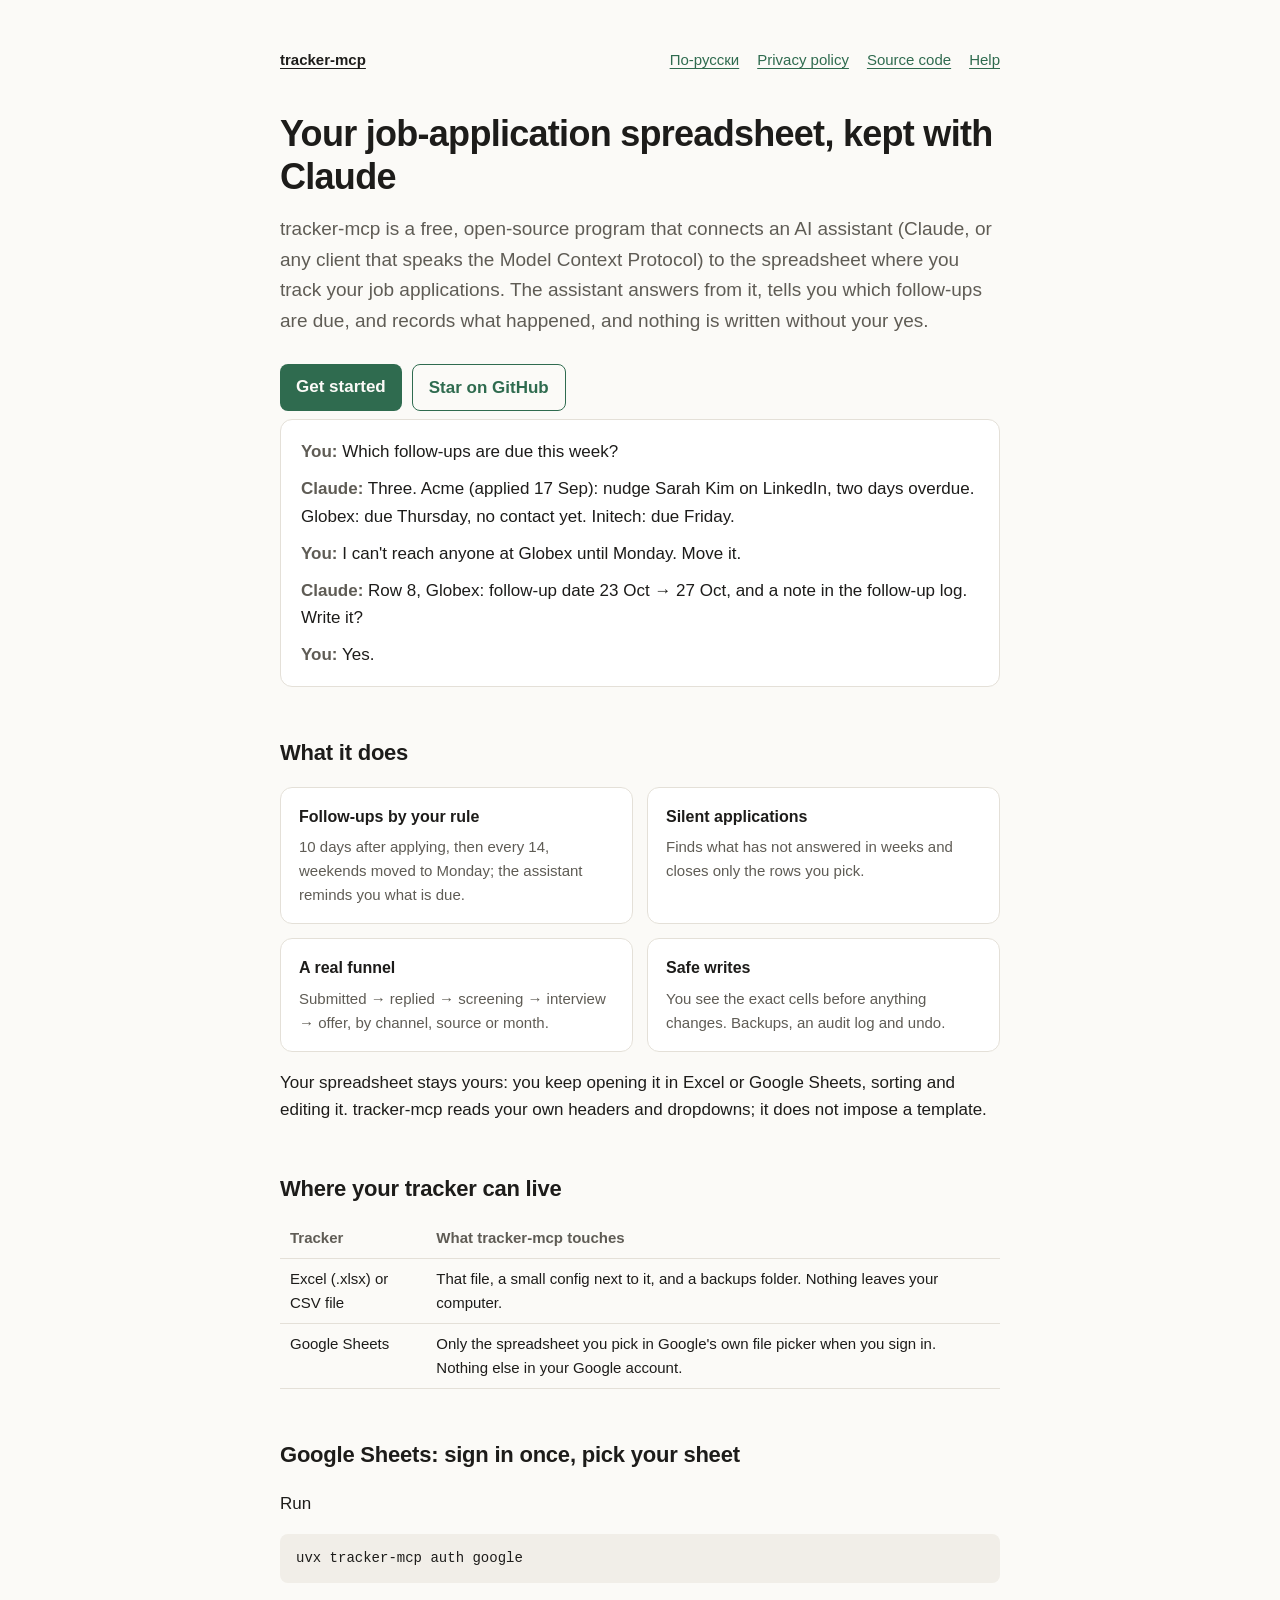
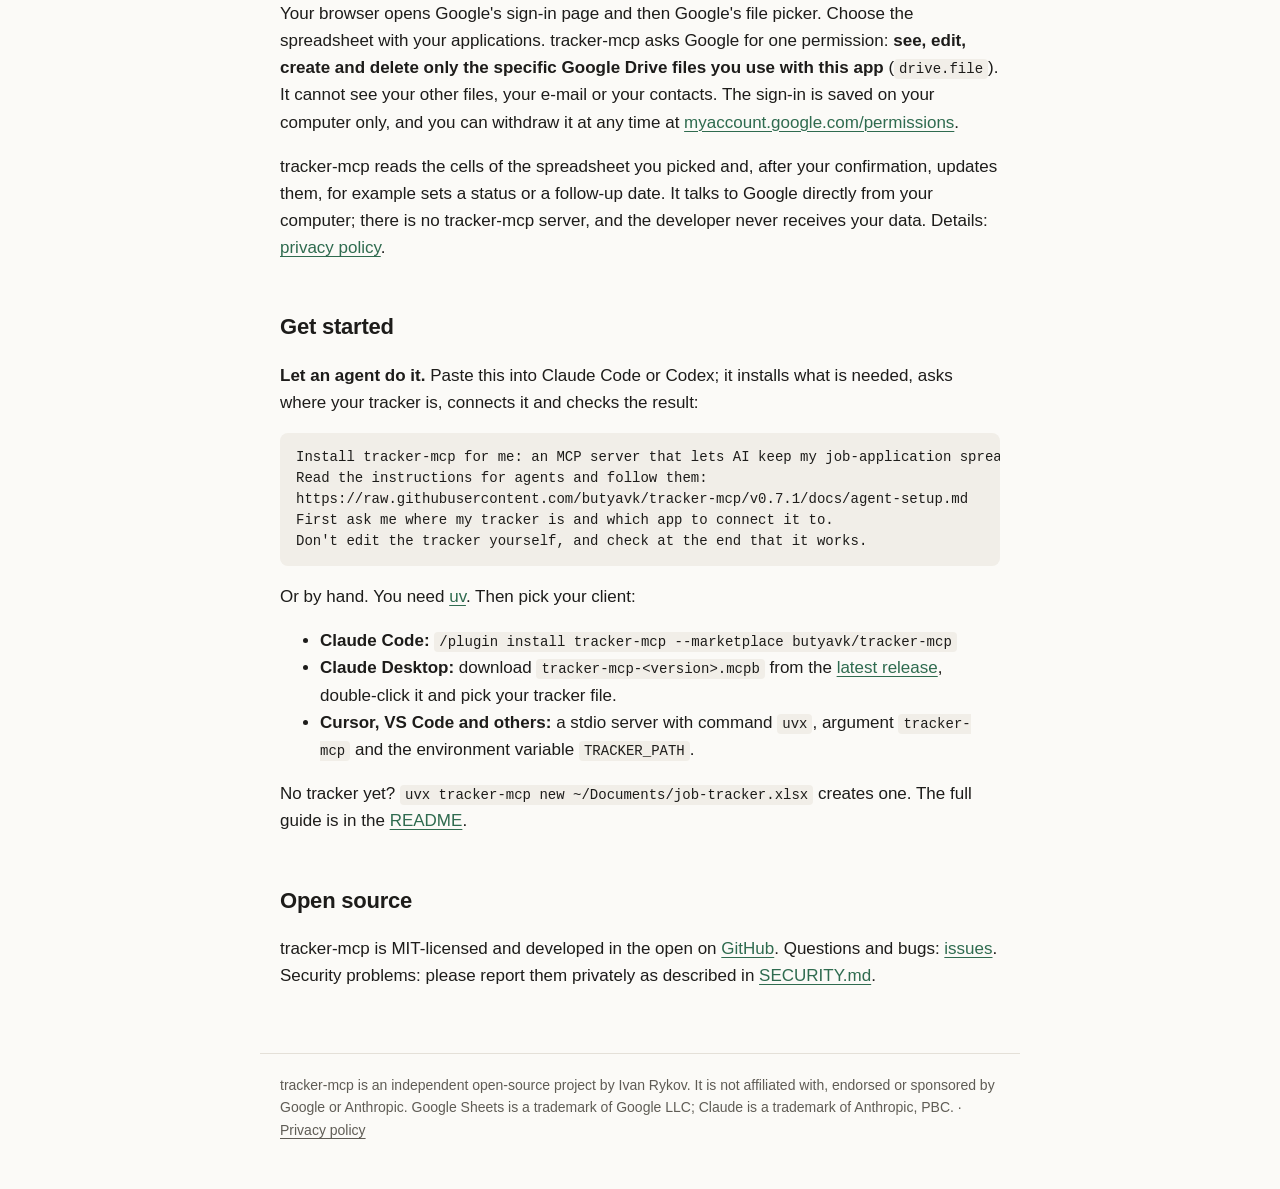
==== docs/index.html @ 89a04f1e "plugin and agent-setup link: tracker-mcp 0.7.1" ====
<!doctype html>
<html lang="en">
<head>
<meta charset="utf-8">
<meta name="viewport" content="width=device-width, initial-scale=1">
<title>tracker-mcp: your job-application spreadsheet, kept with Claude</title>
<meta name="description" content="tracker-mcp is a free, open-source MCP server that lets Claude and other AI assistants read and update the spreadsheet where you track job applications: Excel, CSV or Google Sheets.">
<meta property="og:type" content="website">
<meta property="og:site_name" content="tracker-mcp">
<meta property="og:title" content="tracker-mcp: your job-application spreadsheet, kept with Claude">
<meta property="og:description" content="A free, open-source MCP server: Claude reads and updates the spreadsheet where you track job applications (Excel, CSV or Google Sheets). Nothing is written without your yes.">
<meta property="og:url" content="https://butyavk.github.io/tracker-mcp/">
<meta property="og:image" content="https://butyavk.github.io/tracker-mcp/og.png">
<meta property="og:image:width" content="1200">
<meta property="og:image:height" content="630">
<meta property="og:locale" content="en_US">
<meta name="twitter:card" content="summary_large_image">
<link rel="stylesheet" href="style.css">
</head>
<body>
<header>
  <nav>
    <a href="./">tracker-mcp</a>
    <a href="ru.html">По-русски</a>
    <a href="privacy.html">Privacy policy</a>
    <a href="https://github.com/butyavk/tracker-mcp">Source code</a>
    <a href="https://github.com/butyavk/tracker-mcp/issues">Help</a>
  </nav>
  <h1>Your job-application spreadsheet, kept with Claude</h1>
  <p class="lead">tracker-mcp is a free, open-source program that connects an AI assistant
  (Claude, or any client that speaks the Model Context Protocol) to the spreadsheet where you
  track your job applications. The assistant answers from it, tells you which follow-ups are
  due, and records what happened, and nothing is written without your yes.</p>
  <p class="cta"><a class="btn" href="#get-started">Get started</a>
  <a class="btn secondary" href="https://github.com/butyavk/tracker-mcp">Star on GitHub</a></p>
</header>
<main>
  <div class="chat">
    <p><b>You:</b> Which follow-ups are due this week?</p>
    <p><b>Claude:</b> Three. Acme (applied 17 Sep): nudge Sarah Kim on LinkedIn, two days
    overdue. Globex: due Thursday, no contact yet. Initech: due Friday.</p>
    <p><b>You:</b> I can't reach anyone at Globex until Monday. Move it.</p>
    <p><b>Claude:</b> Row 8, Globex: follow-up date 23 Oct → 27 Oct, and a note in the
    follow-up log. Write it?</p>
    <p><b>You:</b> Yes.</p>
  </div>

  <h2>What it does</h2>
  <div class="grid">
    <div class="card"><h3>Follow-ups by your rule</h3><p>10 days after applying, then every 14, weekends moved to Monday; the assistant reminds you what is due.</p></div>
    <div class="card"><h3>Silent applications</h3><p>Finds what has not answered in weeks and closes only the rows you pick.</p></div>
    <div class="card"><h3>A real funnel</h3><p>Submitted → replied → screening → interview → offer, by channel, source or month.</p></div>
    <div class="card"><h3>Safe writes</h3><p>You see the exact cells before anything changes. Backups, an audit log and undo.</p></div>
  </div>
  <p>Your spreadsheet stays yours: you keep opening it in Excel or Google Sheets, sorting and
  editing it. tracker-mcp reads your own headers and dropdowns; it does not impose a template.</p>

  <h2>Where your tracker can live</h2>
  <div class="wide">
  <table>
    <tr><th>Tracker</th><th>What tracker-mcp touches</th></tr>
    <tr><td>Excel (.xlsx) or CSV file</td><td>That file, a small config next to it, and a backups folder. Nothing leaves your computer.</td></tr>
    <tr><td>Google Sheets</td><td>Only the spreadsheet you pick in Google's own file picker when you sign in. Nothing else in your Google account.</td></tr>
  </table>
  </div>

  <h2>Google Sheets: sign in once, pick your sheet</h2>
  <p>Run</p>
  <pre><code>uvx tracker-mcp auth google</code></pre>
  <p>Your browser opens Google's sign-in page and then Google's file picker. Choose the
  spreadsheet with your applications. tracker-mcp asks Google for one permission:
  <strong>see, edit, create and delete only the specific Google Drive files you use with this
  app</strong> (<code>drive.file</code>). It cannot see your other files, your e-mail or your
  contacts. The sign-in is saved on your computer only, and you can withdraw it at any time at
  <a href="https://myaccount.google.com/permissions">myaccount.google.com/permissions</a>.</p>
  <p>tracker-mcp reads the cells of the spreadsheet you picked and, after your confirmation,
  updates them, for example sets a status or a follow-up date. It talks to Google directly from
  your computer; there is no tracker-mcp server, and the developer never receives your data.
  Details: <a href="privacy.html">privacy policy</a>.</p>

  <h2 id="get-started">Get started</h2>
  <p><strong>Let an agent do it.</strong> Paste this into Claude Code or Codex; it installs what is
  needed, asks where your tracker is, connects it and checks the result:</p>
  <pre><code>Install tracker-mcp for me: an MCP server that lets AI keep my job-application spreadsheet.
Read the instructions for agents and follow them:
https://raw.githubusercontent.com/butyavk/tracker-mcp/v0.7.1/docs/agent-setup.md
First ask me where my tracker is and which app to connect it to.
Don't edit the tracker yourself, and check at the end that it works.</code></pre>
  <p>Or by hand. You need <a href="https://docs.astral.sh/uv/getting-started/installation/">uv</a>. Then pick your client:</p>
  <ul>
    <li><strong>Claude Code:</strong> <code>/plugin install tracker-mcp --marketplace butyavk/tracker-mcp</code></li>
    <li><strong>Claude Desktop:</strong> download <code>tracker-mcp-&lt;version&gt;.mcpb</code> from the
      <a href="https://github.com/butyavk/tracker-mcp/releases">latest release</a>, double-click it and pick your tracker file.</li>
    <li><strong>Cursor, VS Code and others:</strong> a stdio server with command <code>uvx</code>, argument
      <code>tracker-mcp</code> and the environment variable <code>TRACKER_PATH</code>.</li>
  </ul>
  <p>No tracker yet? <code>uvx tracker-mcp new ~/Documents/job-tracker.xlsx</code> creates one.
  The full guide is in the <a href="https://github.com/butyavk/tracker-mcp#readme">README</a>.</p>

  <h2>Open source</h2>
  <p>tracker-mcp is MIT-licensed and developed in the open on
  <a href="https://github.com/butyavk/tracker-mcp">GitHub</a>. Questions and bugs:
  <a href="https://github.com/butyavk/tracker-mcp/issues">issues</a>. Security problems: please report
  them privately as described in <a href="https://github.com/butyavk/tracker-mcp/blob/main/SECURITY.md">SECURITY.md</a>.</p>
</main>
<footer>
  tracker-mcp is an independent open-source project by Ivan Rykov. It is not affiliated with,
  endorsed or sponsored by Google or Anthropic. Google Sheets is a trademark of Google LLC;
  Claude is a trademark of Anthropic, PBC.
  · <a href="privacy.html">Privacy policy</a>
</footer>
</body>
</html>
---- docs/style.css ----
:root {
  --bg: #fbfaf7;
  --fg: #1d1c1a;
  --muted: #5f5c55;
  --line: #e4e0d8;
  --card: #ffffff;
  --accent: #2f6b4f;
  --code: #f1eee8;
  color-scheme: light dark;
}
@media (prefers-color-scheme: dark) {
  :root {
    --bg: #161614;
    --fg: #ecebe6;
    --muted: #a7a398;
    --line: #2e2d29;
    --card: #1e1e1b;
    --accent: #7cc4a0;
    --code: #262622;
  }
}
* { box-sizing: border-box; }
html { -webkit-text-size-adjust: 100%; }
body {
  margin: 0;
  background: var(--bg);
  color: var(--fg);
  font: 17px/1.6 -apple-system, BlinkMacSystemFont, "Segoe UI", Roboto, "Helvetica Neue", Arial, sans-serif;
}
main, header, footer { max-width: 760px; margin: 0 auto; padding: 0 20px; }
header { padding-top: 48px; }
nav { display: flex; gap: 18px; flex-wrap: wrap; font-size: 15px; margin-bottom: 40px; }
nav a:first-child { font-weight: 650; color: var(--fg); margin-right: auto; }
h1 { font-size: 36px; line-height: 1.2; letter-spacing: -0.02em; margin: 0 0 16px; }
h2 { font-size: 22px; margin: 48px 0 12px; letter-spacing: -0.01em; }
h3 { font-size: 18px; margin: 28px 0 8px; }
p, li { color: var(--fg); }
.lead { font-size: 19px; color: var(--muted); margin: 0 0 28px; }
a { color: var(--accent); text-decoration-thickness: 1px; text-underline-offset: 3px; }
code, pre { font: 14px/1.5 ui-monospace, SFMono-Regular, Menlo, Consolas, monospace; }
code { background: var(--code); padding: 2px 5px; border-radius: 4px; overflow-wrap: anywhere; }
pre { background: var(--code); padding: 14px 16px; border-radius: 8px; overflow-x: auto; }
pre code { background: none; padding: 0; }
.chat {
  background: var(--card);
  border: 1px solid var(--line);
  border-radius: 12px;
  padding: 18px 20px;
  margin: 8px 0 8px;
}
.chat p { margin: 0 0 10px; }
.chat p:last-child { margin-bottom: 0; }
.chat b { color: var(--muted); font-weight: 600; }
.grid { display: grid; grid-template-columns: 1fr 1fr; gap: 14px; margin: 16px 0; }
.card { background: var(--card); border: 1px solid var(--line); border-radius: 12px; padding: 16px 18px; }
.card h3 { margin: 0 0 6px; font-size: 16px; }
.card p { margin: 0; font-size: 15px; color: var(--muted); }
table { width: 100%; border-collapse: collapse; font-size: 15px; margin: 12px 0; }
th, td { text-align: left; padding: 8px 10px; border-bottom: 1px solid var(--line); vertical-align: top; }
th { color: var(--muted); font-weight: 600; }
.note { border-left: 3px solid var(--accent); padding: 4px 0 4px 14px; color: var(--muted); }
footer { margin-top: 64px; padding-bottom: 48px; border-top: 1px solid var(--line); padding-top: 20px;
  font-size: 14px; color: var(--muted); }
footer a { color: var(--muted); }
@media (max-width: 520px) {
  h1 { font-size: 28px; }
  body { font-size: 16px; }
  .wide { display: block; overflow-x: auto; }
  .grid { grid-template-columns: 1fr; }
}

.cta { display: flex; flex-wrap: wrap; gap: 10px; margin: 20px 0 8px; }
.btn { display: inline-block; padding: 9px 16px; border-radius: 8px; background: var(--accent);
  color: var(--bg); font-weight: 600; text-decoration: none; }
.btn.secondary { background: transparent; color: var(--accent); border: 1px solid var(--accent); }
.btn:hover { opacity: 0.9; }
@media (max-width: 480px) { nav { gap: 12px; font-size: 14px; } }
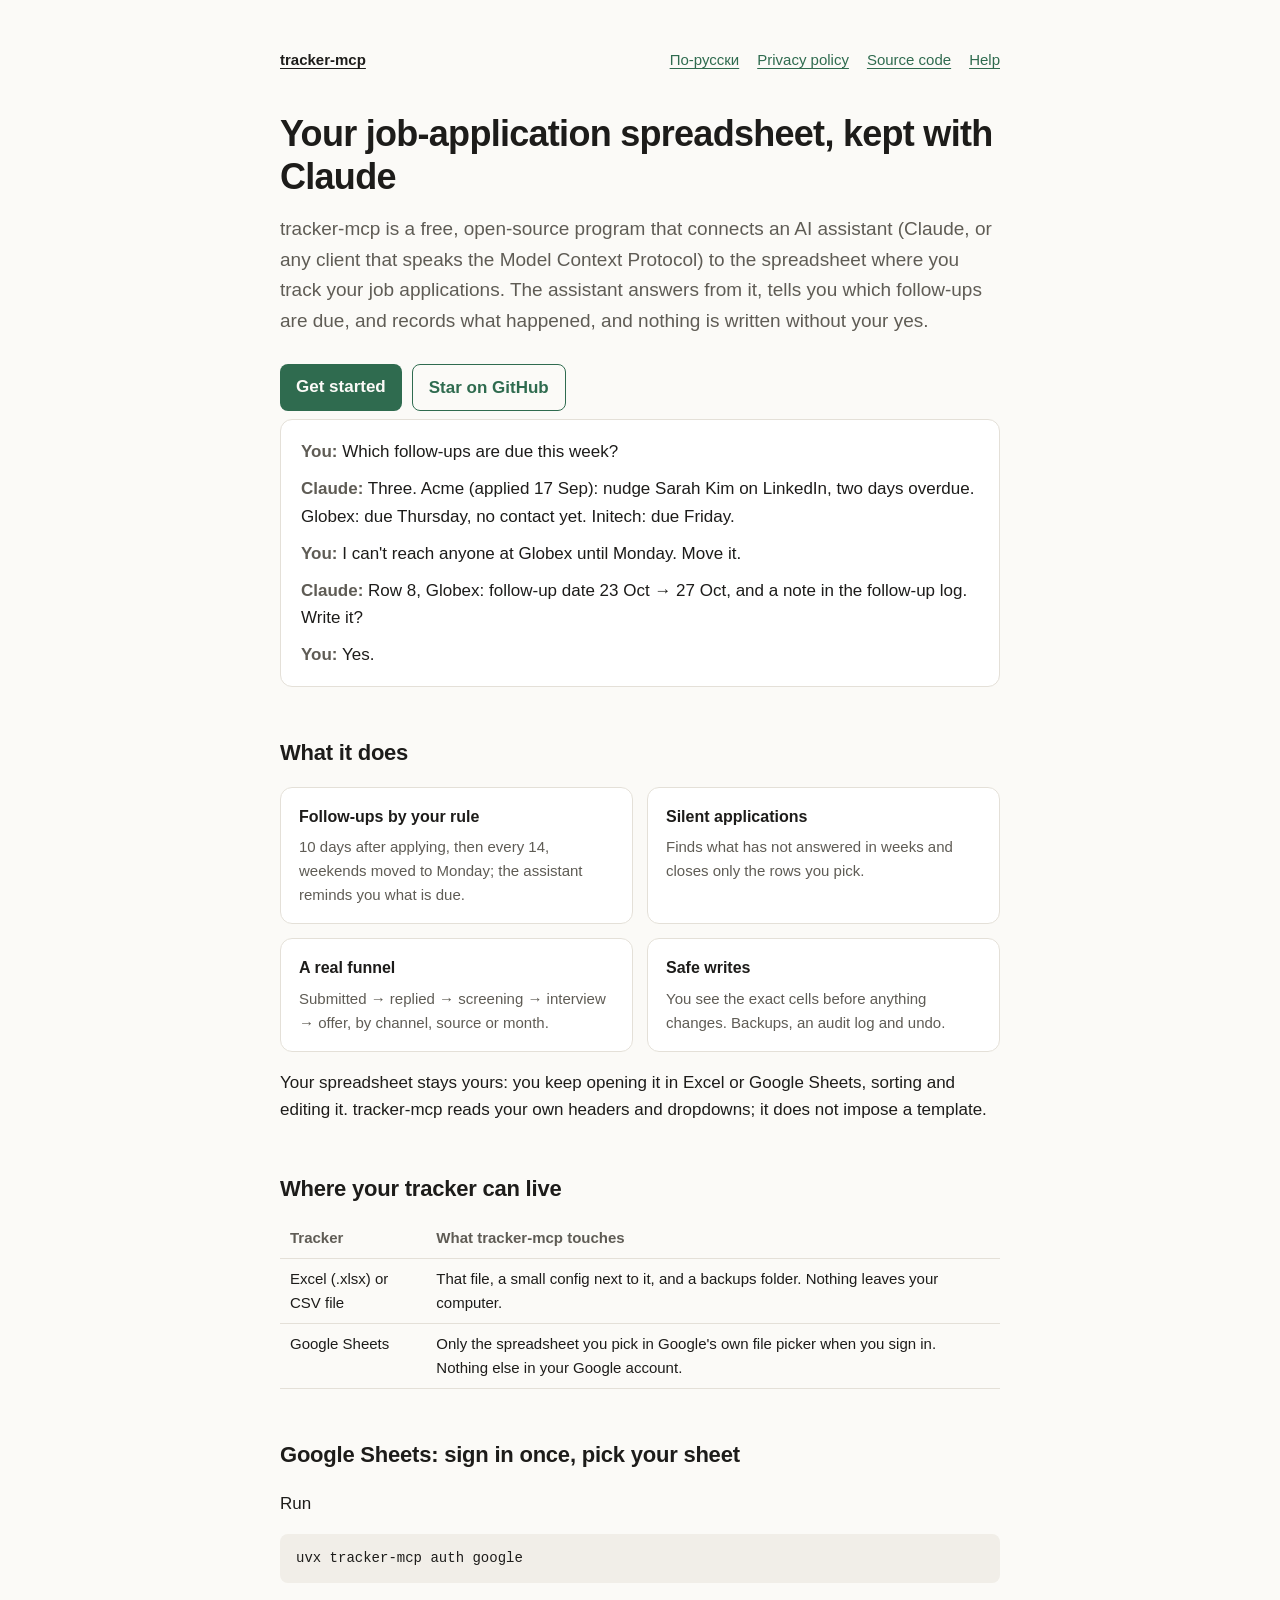
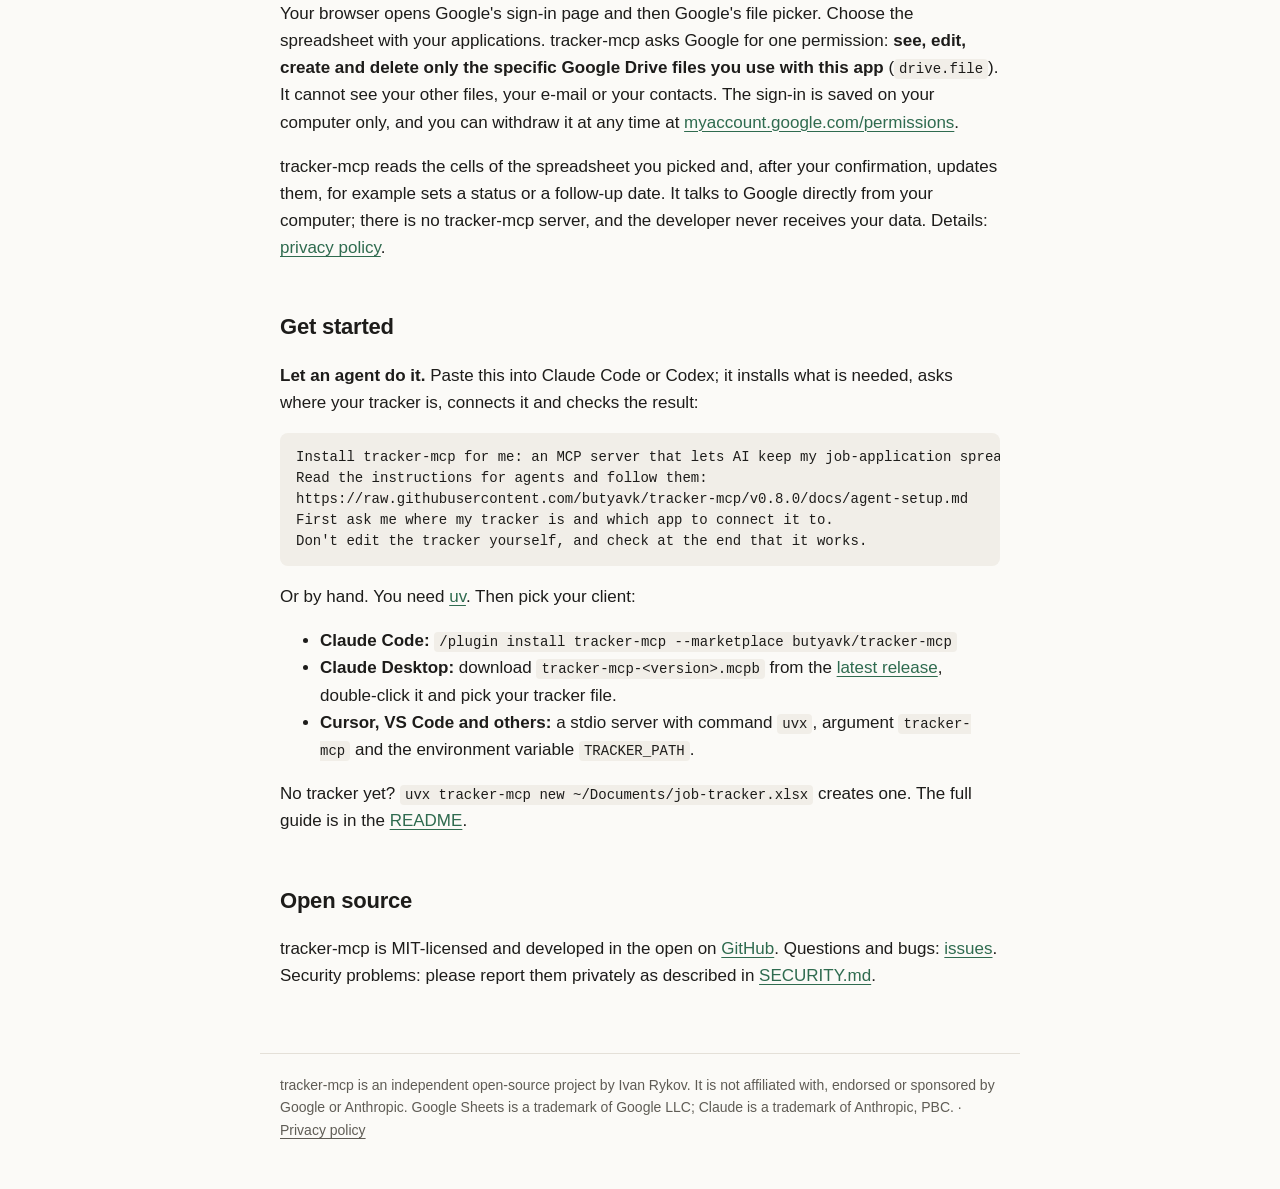
==== commit 4853b8ac: "plugin and agent-setup link: tracker-mcp 0.8.0" ====
--- a/docs/index.html
+++ b/docs/index.html
@@ -83,7 +83,7 @@
   needed, asks where your tracker is, connects it and checks the result:</p>
   <pre><code>Install tracker-mcp for me: an MCP server that lets AI keep my job-application spreadsheet.
 Read the instructions for agents and follow them:
-https://raw.githubusercontent.com/butyavk/tracker-mcp/v0.7.1/docs/agent-setup.md
+https://raw.githubusercontent.com/butyavk/tracker-mcp/v0.8.0/docs/agent-setup.md
 First ask me where my tracker is and which app to connect it to.
 Don't edit the tracker yourself, and check at the end that it works.</code></pre>
   <p>Or by hand. You need <a href="https://docs.astral.sh/uv/getting-started/installation/">uv</a>. Then pick your client:</p>
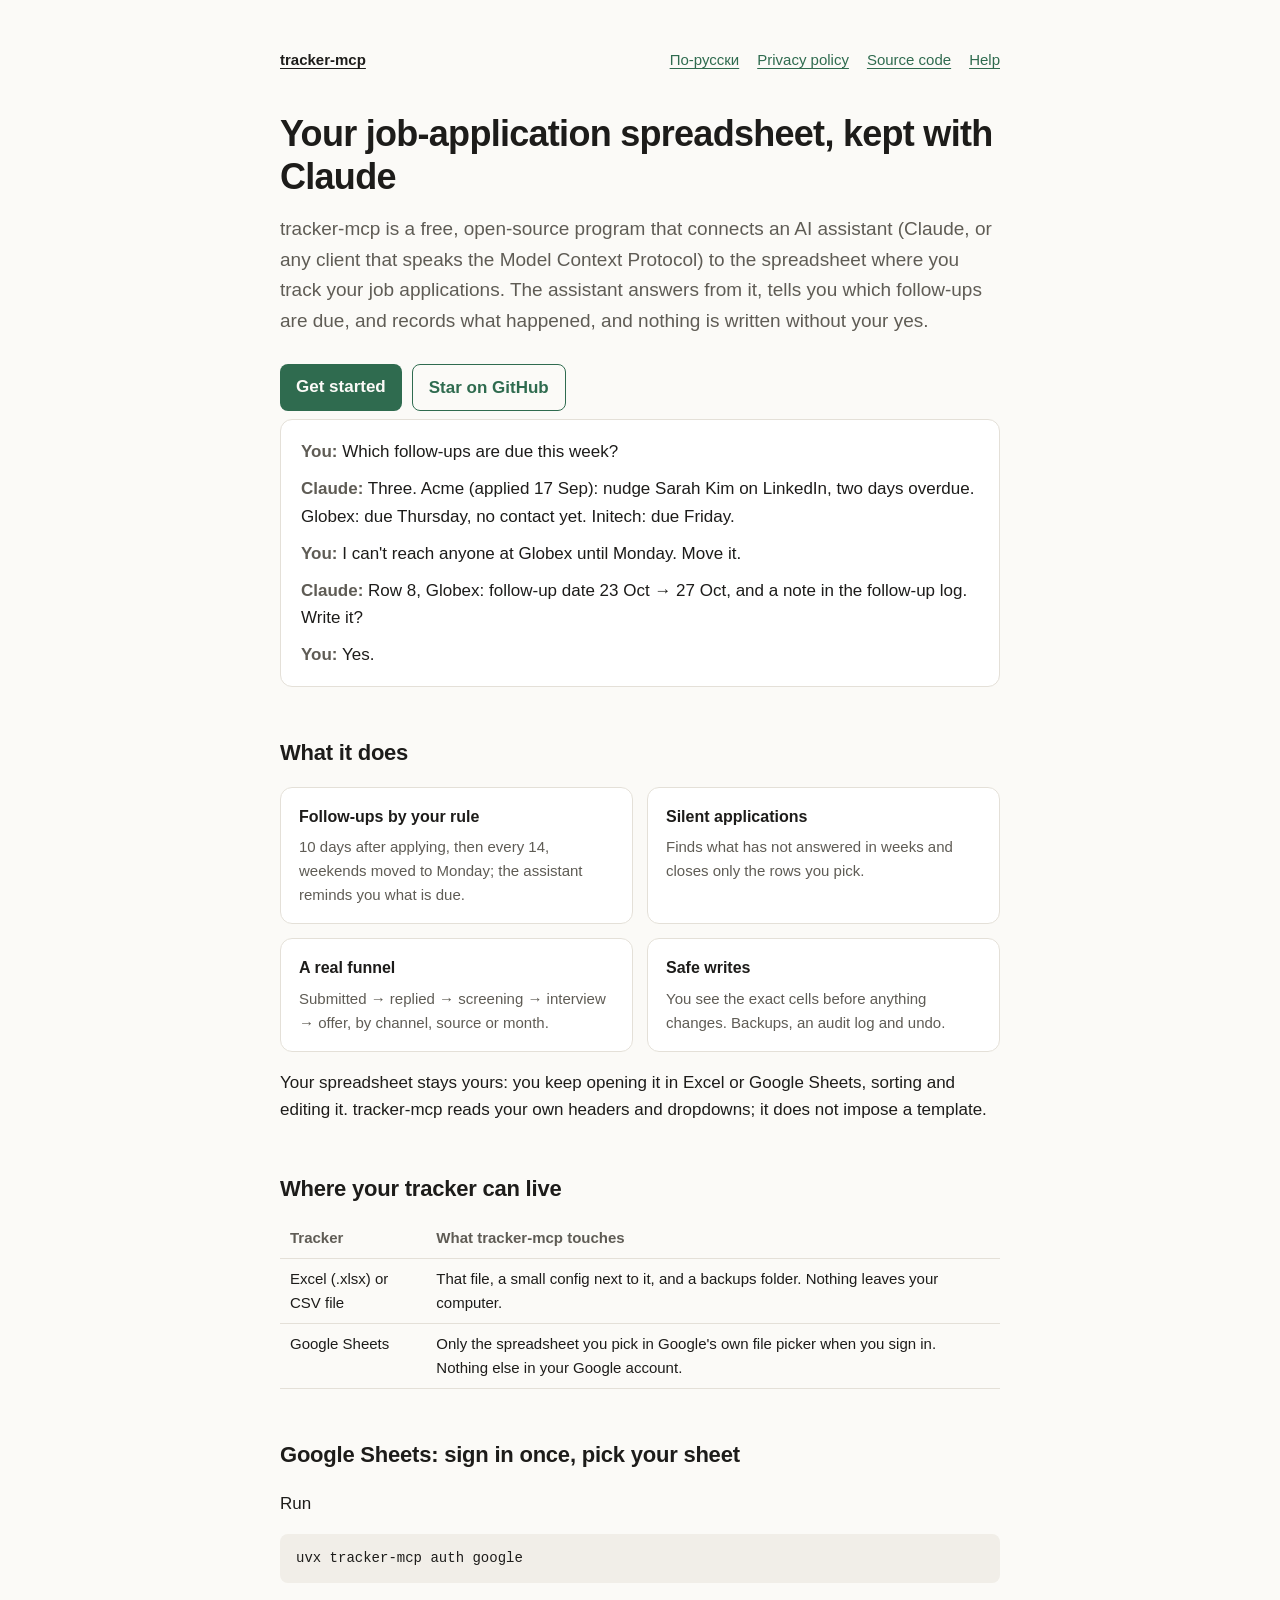
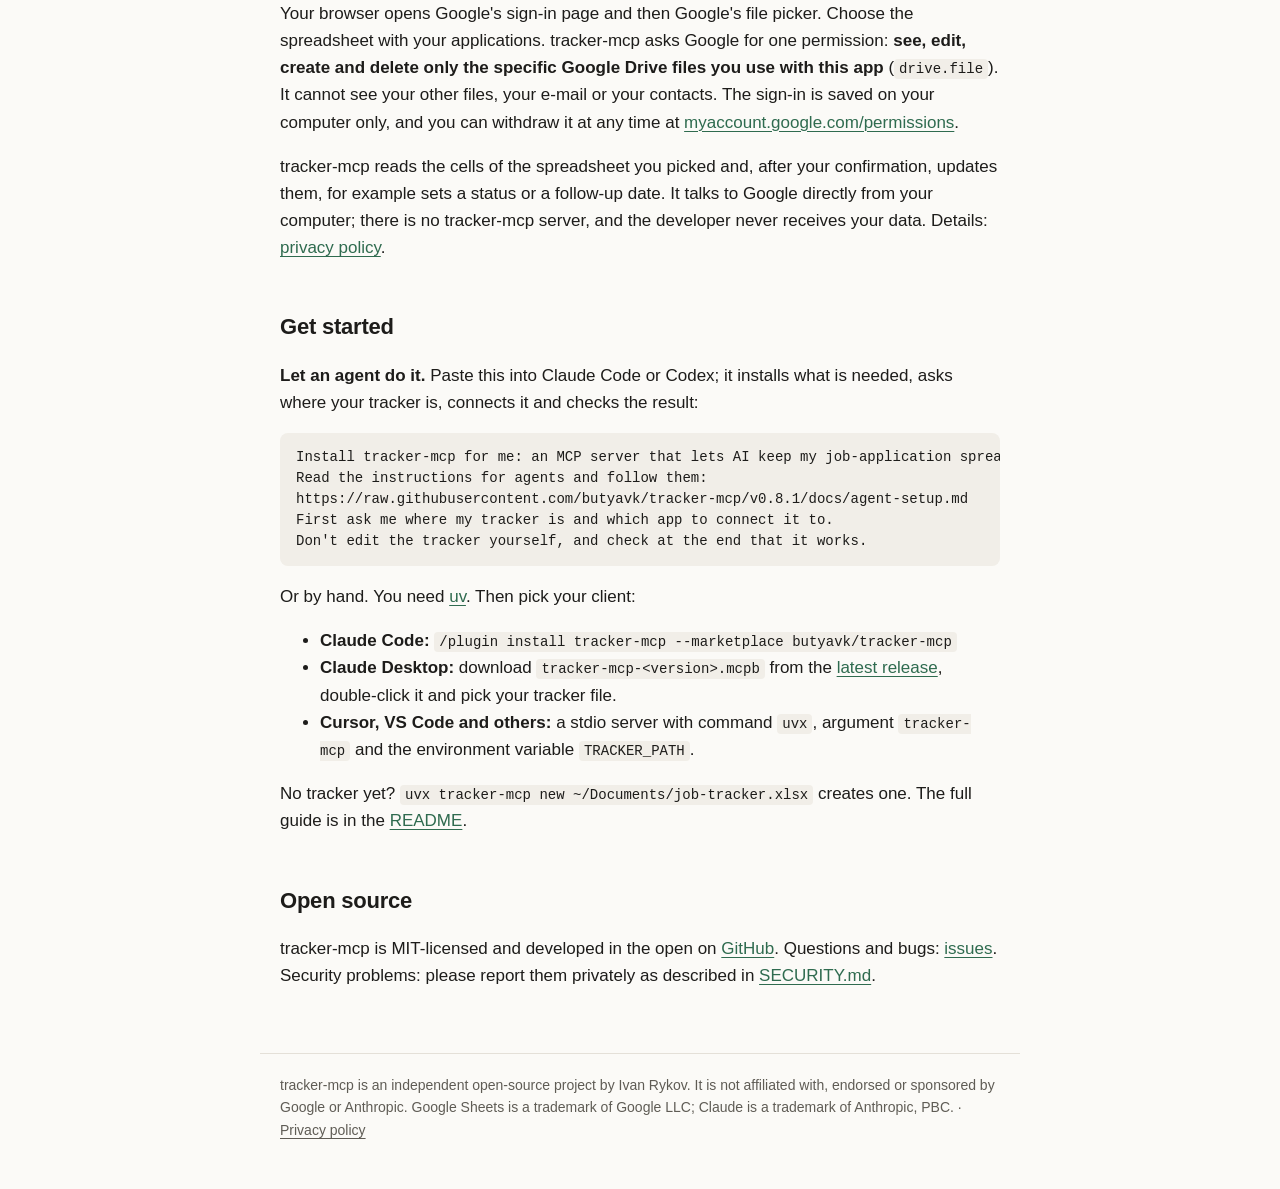
==== commit b89313c2: "plugin and agent-setup link: tracker-mcp 0.8.1" ====
--- a/docs/index.html
+++ b/docs/index.html
@@ -83,7 +83,7 @@
   needed, asks where your tracker is, connects it and checks the result:</p>
   <pre><code>Install tracker-mcp for me: an MCP server that lets AI keep my job-application spreadsheet.
 Read the instructions for agents and follow them:
-https://raw.githubusercontent.com/butyavk/tracker-mcp/v0.8.0/docs/agent-setup.md
+https://raw.githubusercontent.com/butyavk/tracker-mcp/v0.8.1/docs/agent-setup.md
 First ask me where my tracker is and which app to connect it to.
 Don't edit the tracker yourself, and check at the end that it works.</code></pre>
   <p>Or by hand. You need <a href="https://docs.astral.sh/uv/getting-started/installation/">uv</a>. Then pick your client:</p>
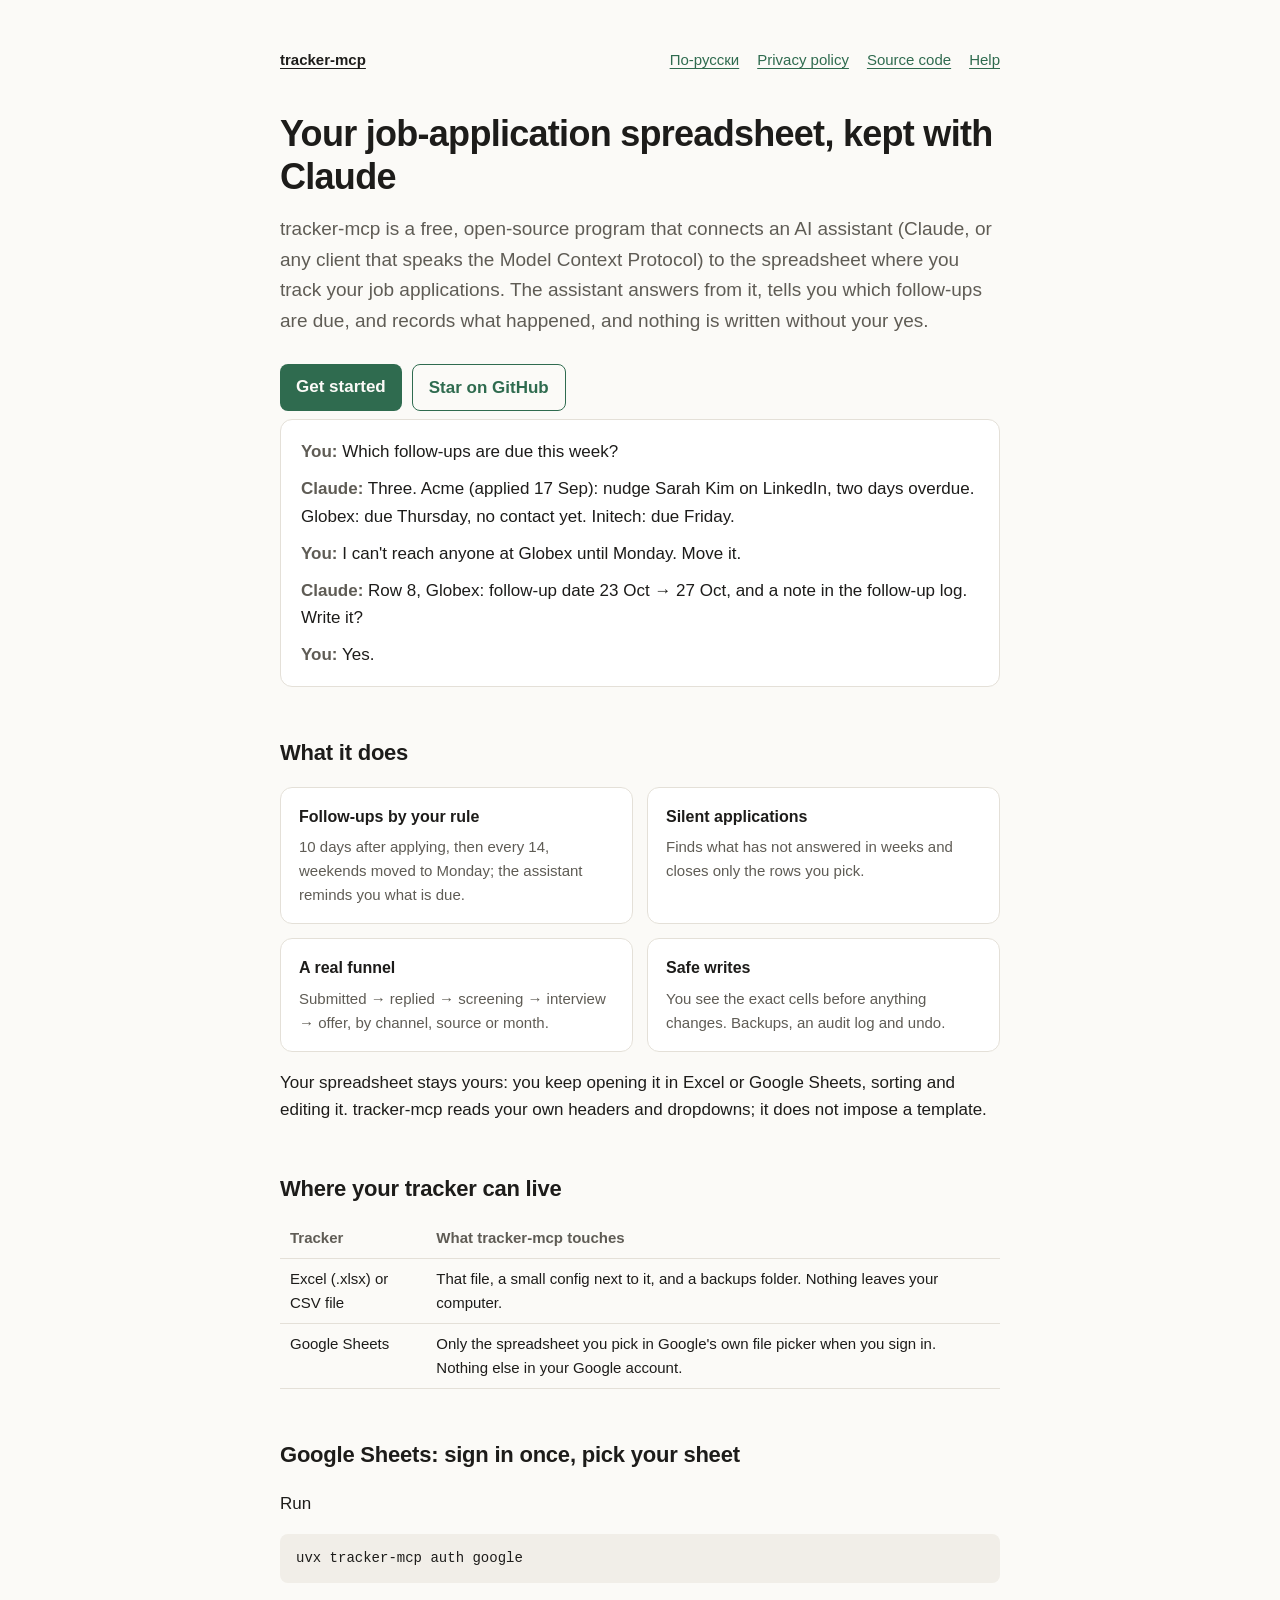
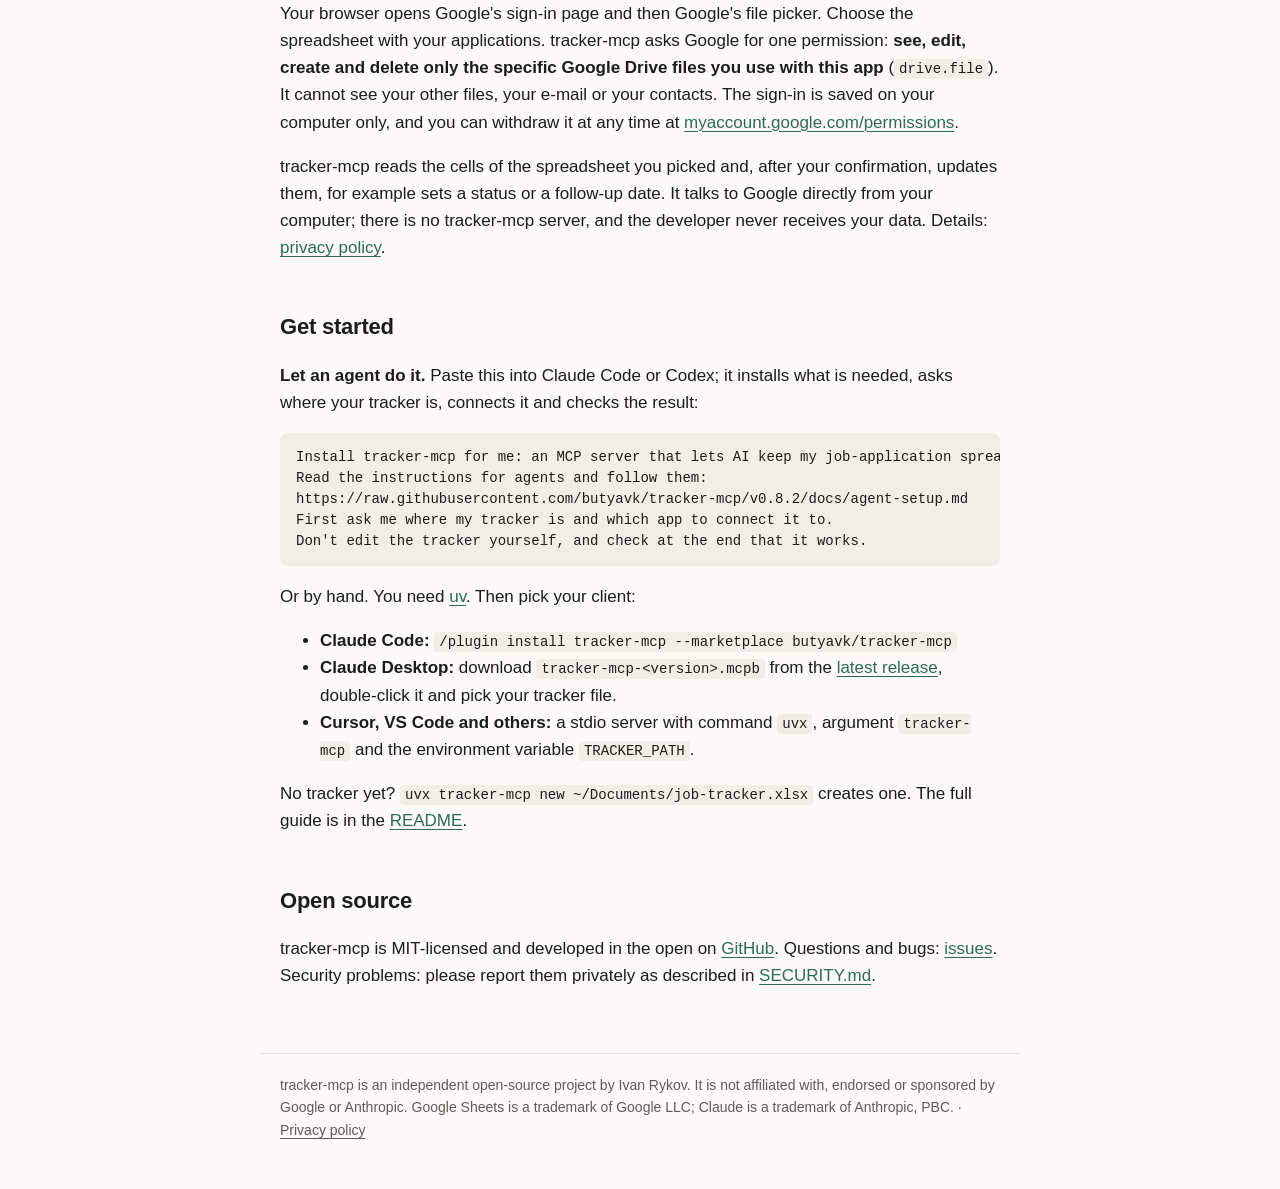
==== commit 959ce40b: "plugin and agent-setup link: tracker-mcp 0.8.2" ====
--- a/docs/index.html
+++ b/docs/index.html
@@ -83,7 +83,7 @@
   needed, asks where your tracker is, connects it and checks the result:</p>
   <pre><code>Install tracker-mcp for me: an MCP server that lets AI keep my job-application spreadsheet.
 Read the instructions for agents and follow them:
-https://raw.githubusercontent.com/butyavk/tracker-mcp/v0.8.1/docs/agent-setup.md
+https://raw.githubusercontent.com/butyavk/tracker-mcp/v0.8.2/docs/agent-setup.md
 First ask me where my tracker is and which app to connect it to.
 Don't edit the tracker yourself, and check at the end that it works.</code></pre>
   <p>Or by hand. You need <a href="https://docs.astral.sh/uv/getting-started/installation/">uv</a>. Then pick your client:</p>
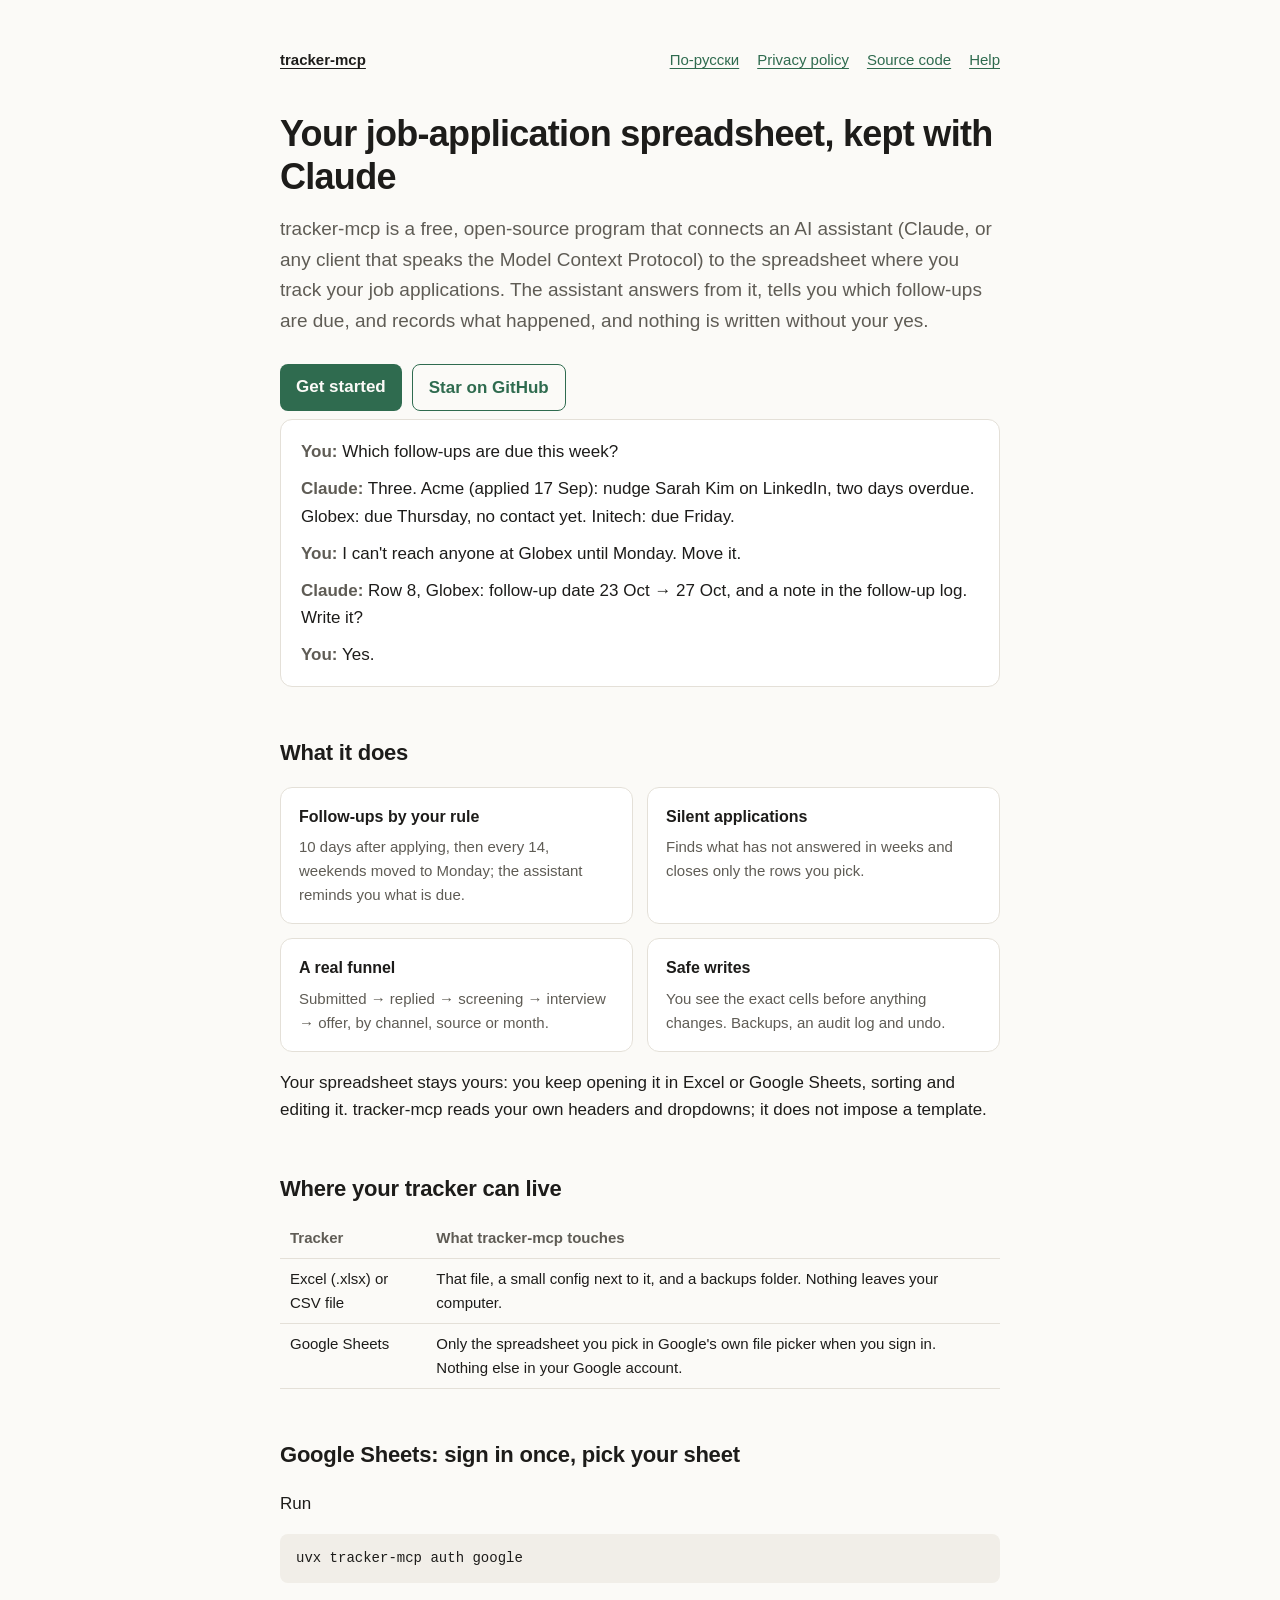
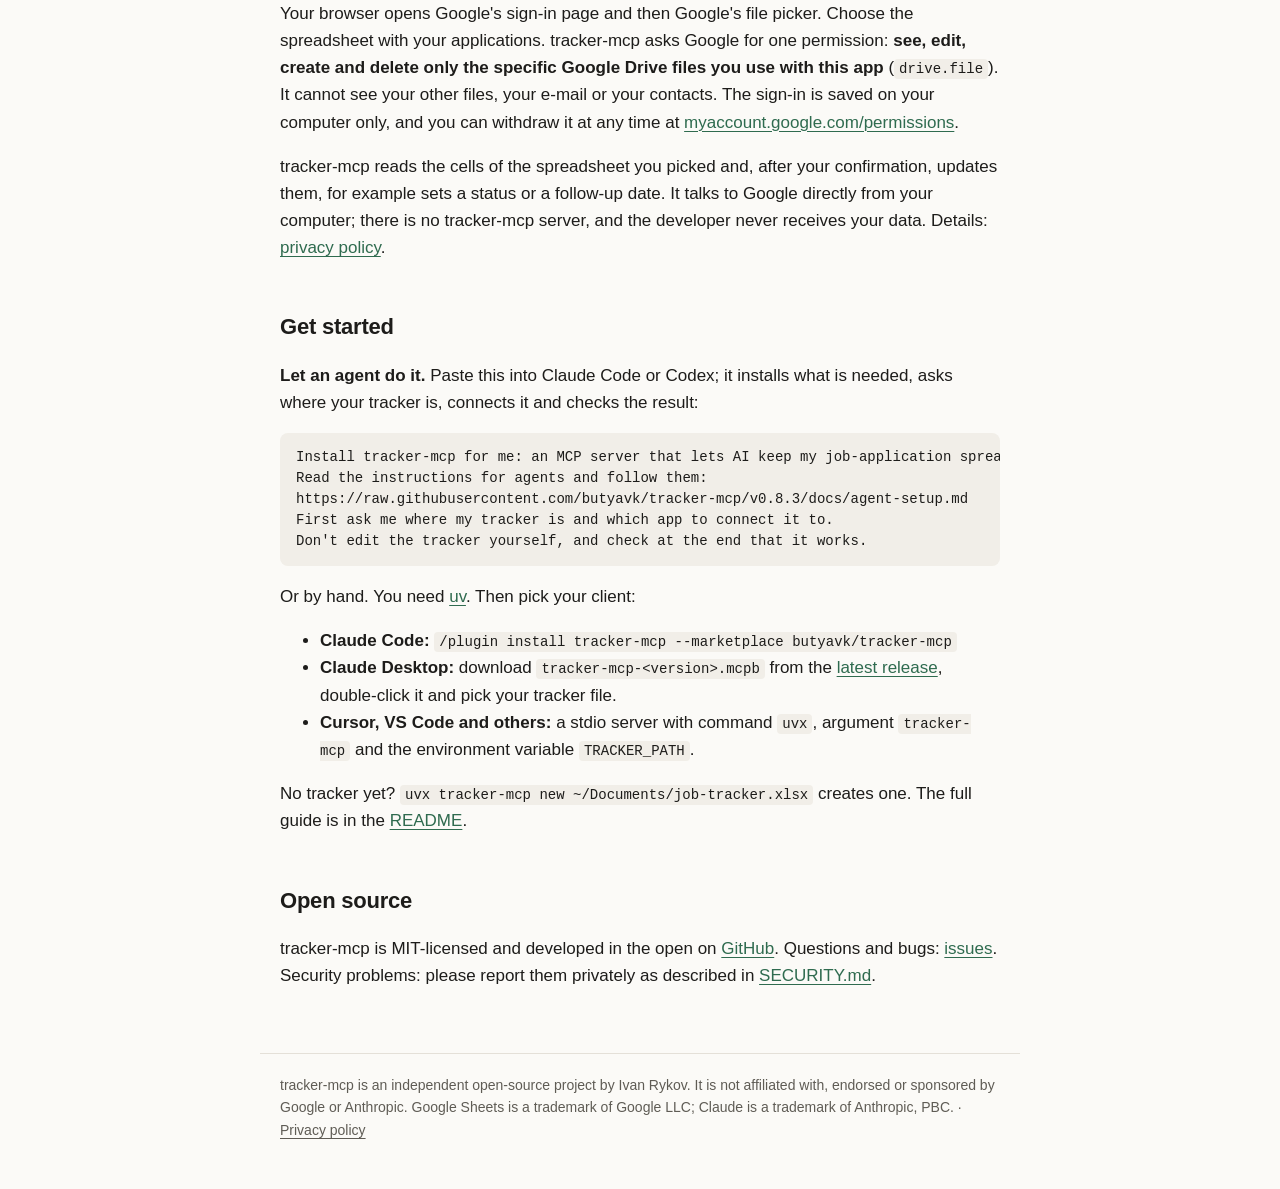
==== commit 9758191a: "plugin and agent-setup link: tracker-mcp 0.8.3" ====
--- a/docs/index.html
+++ b/docs/index.html
@@ -83,7 +83,7 @@
   needed, asks where your tracker is, connects it and checks the result:</p>
   <pre><code>Install tracker-mcp for me: an MCP server that lets AI keep my job-application spreadsheet.
 Read the instructions for agents and follow them:
-https://raw.githubusercontent.com/butyavk/tracker-mcp/v0.8.2/docs/agent-setup.md
+https://raw.githubusercontent.com/butyavk/tracker-mcp/v0.8.3/docs/agent-setup.md
 First ask me where my tracker is and which app to connect it to.
 Don't edit the tracker yourself, and check at the end that it works.</code></pre>
   <p>Or by hand. You need <a href="https://docs.astral.sh/uv/getting-started/installation/">uv</a>. Then pick your client:</p>
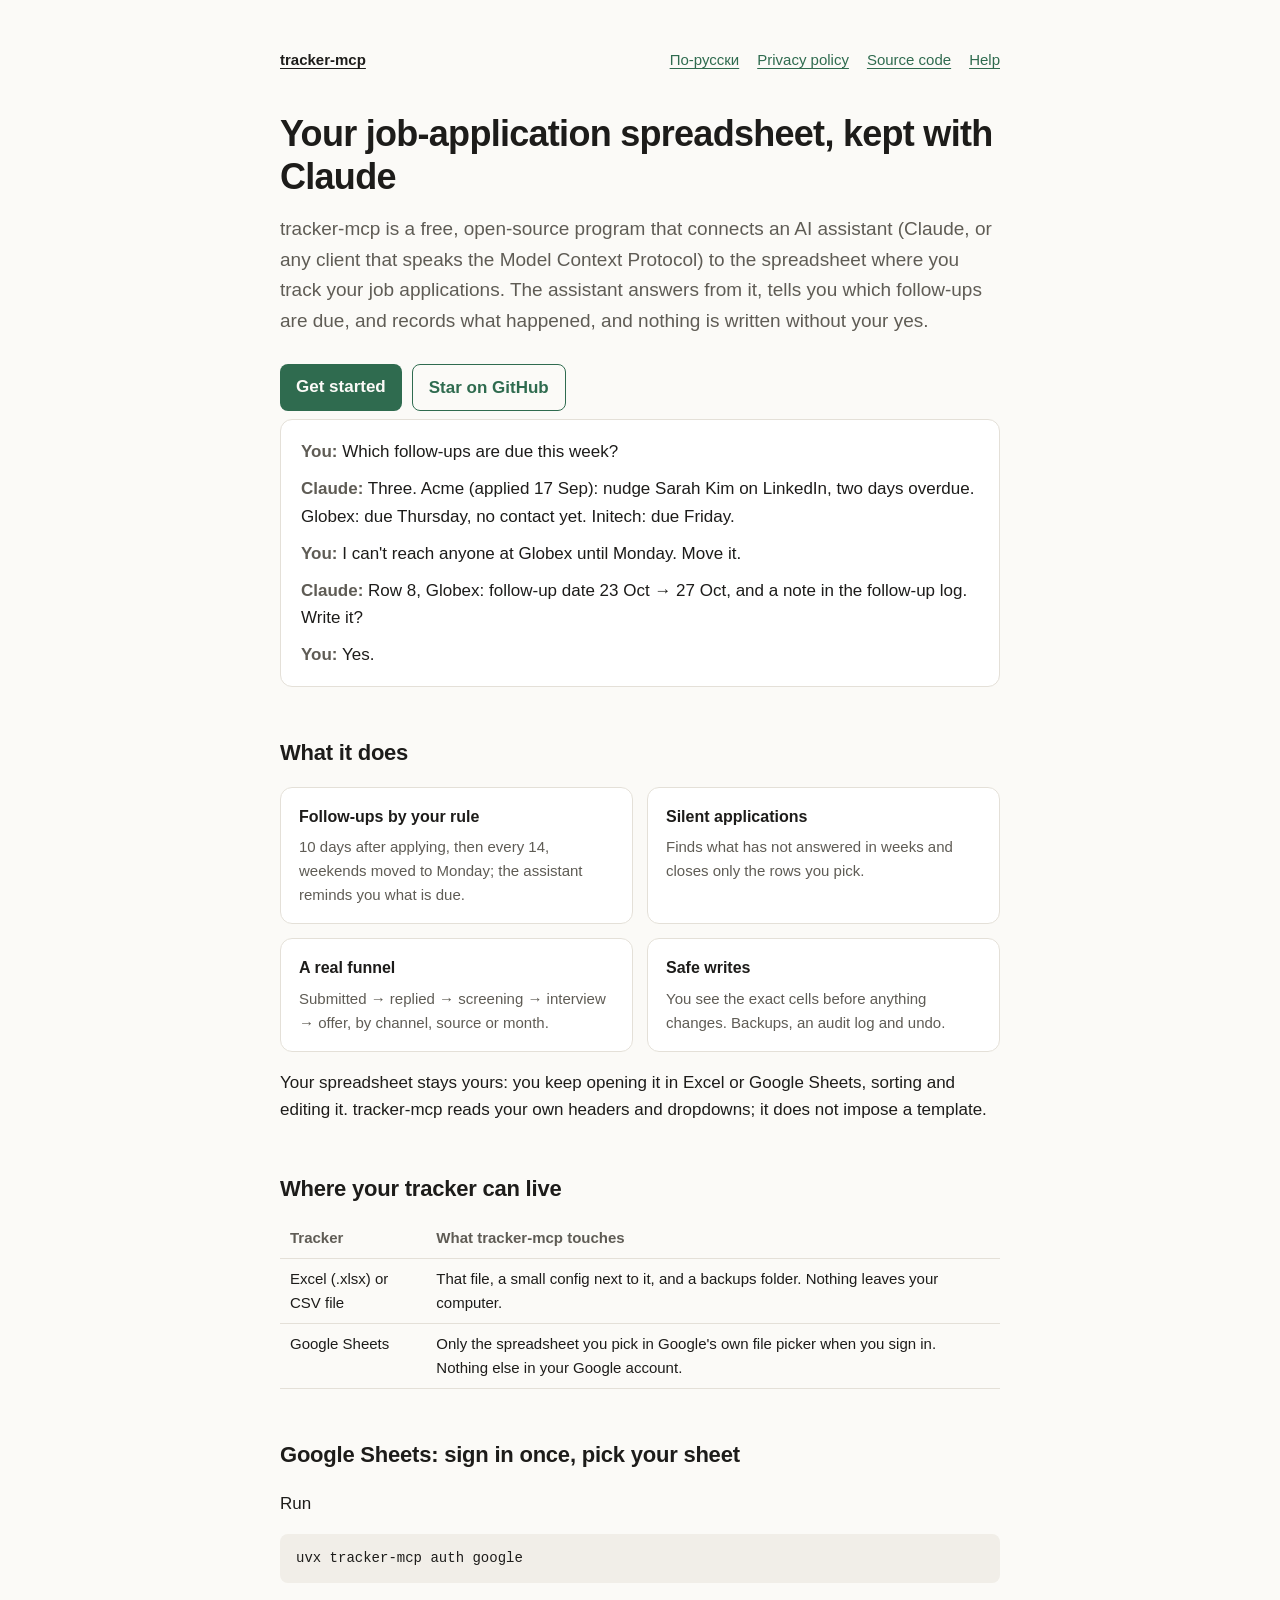
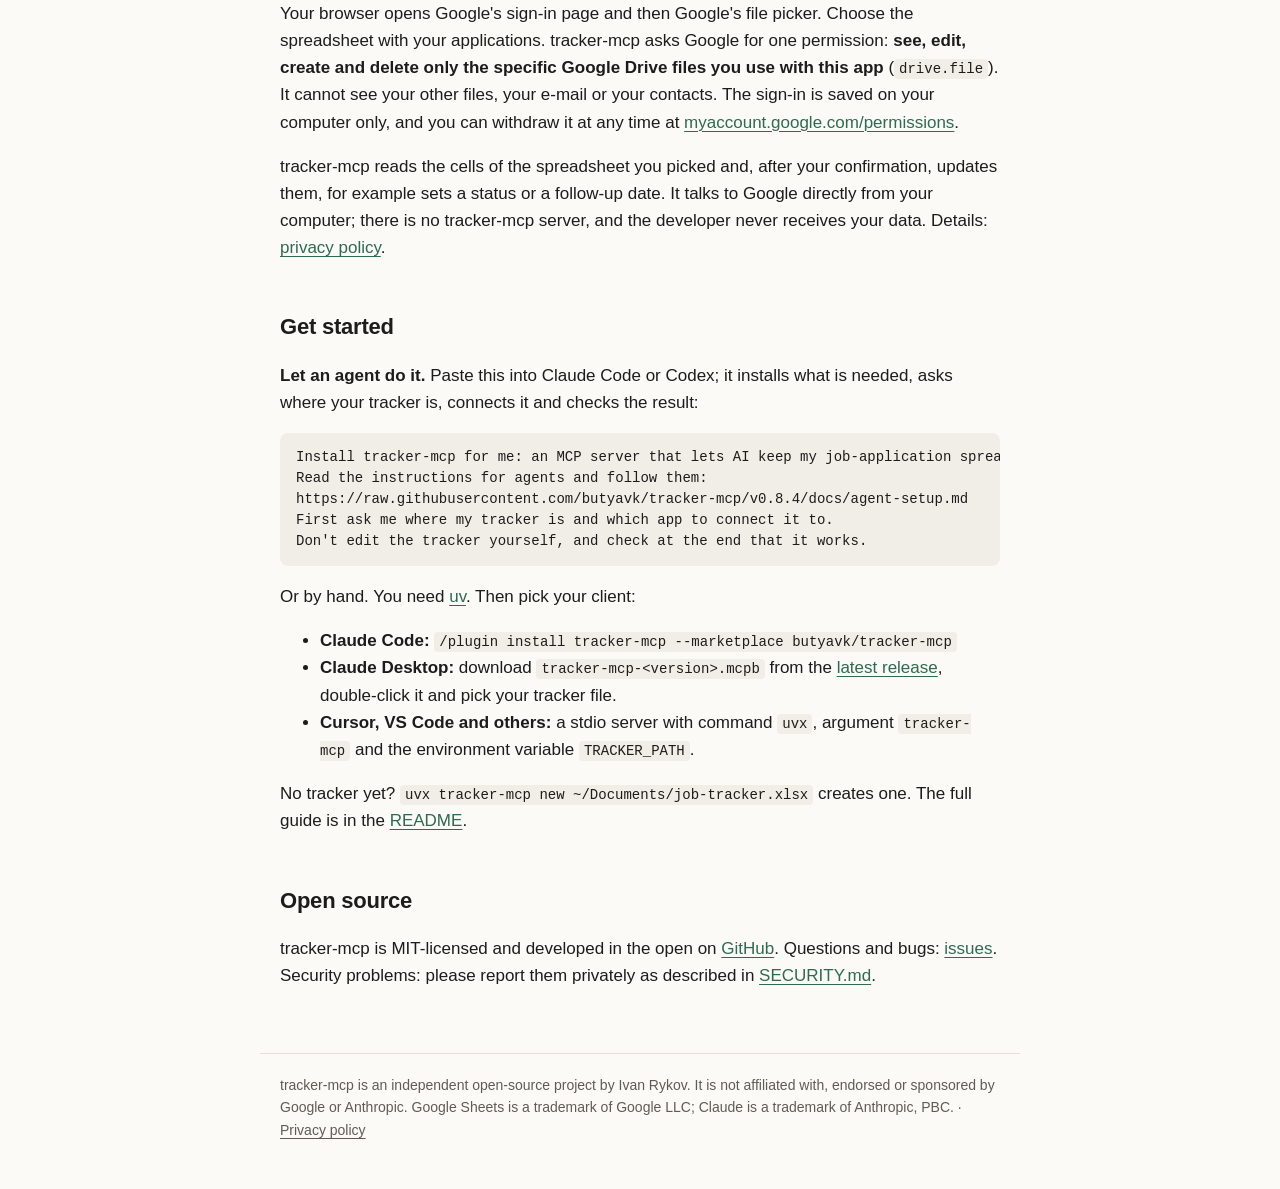
==== commit 3990410c: "plugin and agent-setup link: tracker-mcp 0.8.4" ====
--- a/docs/index.html
+++ b/docs/index.html
@@ -83,7 +83,7 @@
   needed, asks where your tracker is, connects it and checks the result:</p>
   <pre><code>Install tracker-mcp for me: an MCP server that lets AI keep my job-application spreadsheet.
 Read the instructions for agents and follow them:
-https://raw.githubusercontent.com/butyavk/tracker-mcp/v0.8.3/docs/agent-setup.md
+https://raw.githubusercontent.com/butyavk/tracker-mcp/v0.8.4/docs/agent-setup.md
 First ask me where my tracker is and which app to connect it to.
 Don't edit the tracker yourself, and check at the end that it works.</code></pre>
   <p>Or by hand. You need <a href="https://docs.astral.sh/uv/getting-started/installation/">uv</a>. Then pick your client:</p>
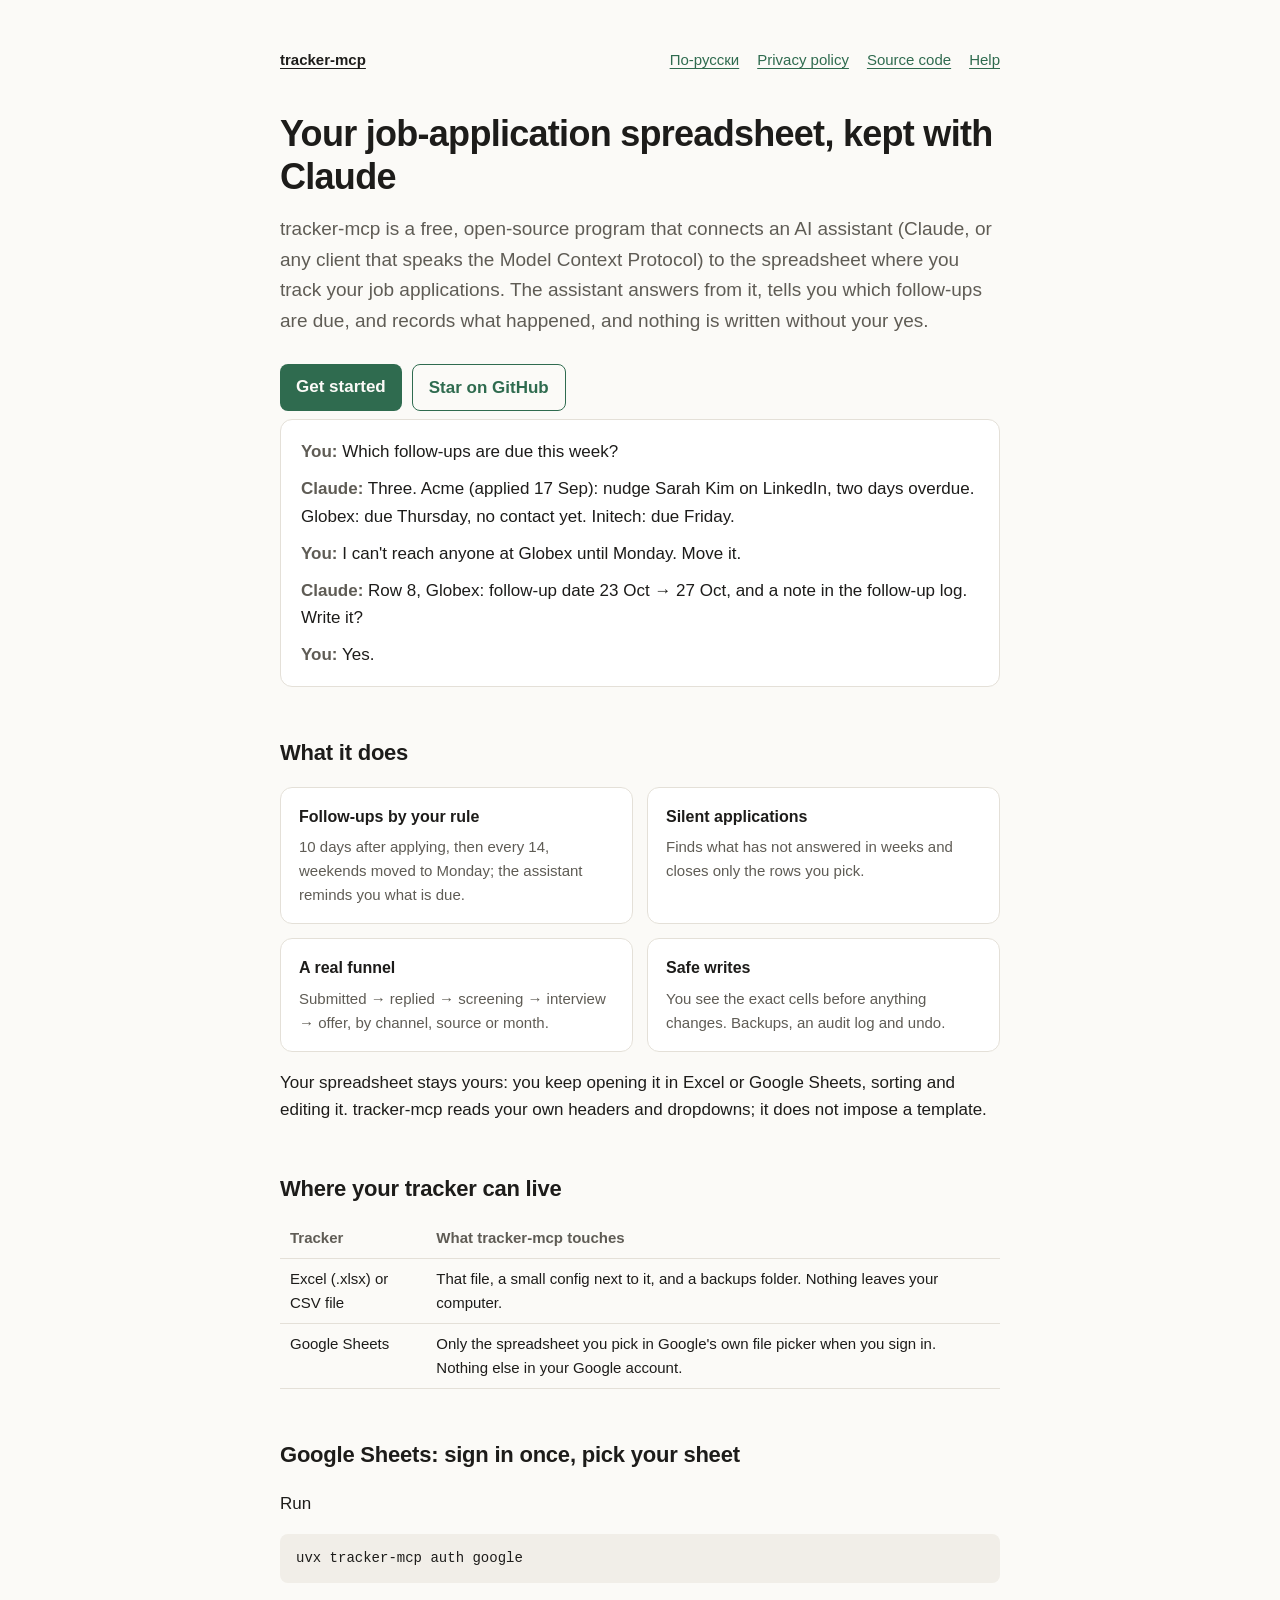
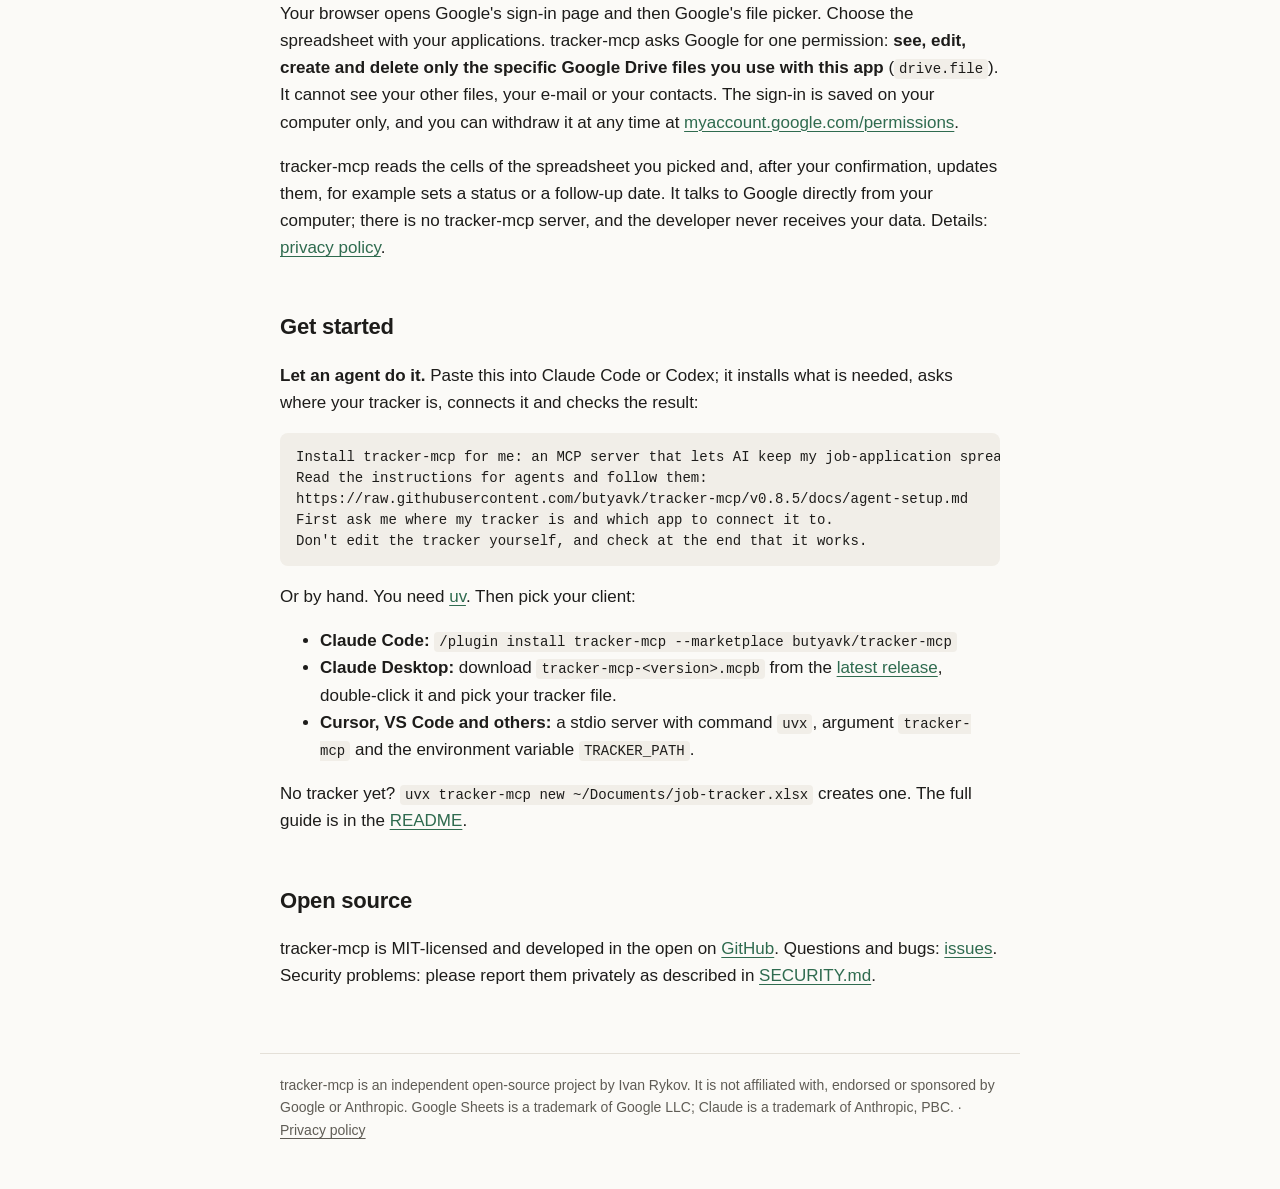
==== commit f1b8a951: "plugin and agent-setup link: tracker-mcp 0.8.5" ====
--- a/docs/index.html
+++ b/docs/index.html
@@ -83,7 +83,7 @@
   needed, asks where your tracker is, connects it and checks the result:</p>
   <pre><code>Install tracker-mcp for me: an MCP server that lets AI keep my job-application spreadsheet.
 Read the instructions for agents and follow them:
-https://raw.githubusercontent.com/butyavk/tracker-mcp/v0.8.4/docs/agent-setup.md
+https://raw.githubusercontent.com/butyavk/tracker-mcp/v0.8.5/docs/agent-setup.md
 First ask me where my tracker is and which app to connect it to.
 Don't edit the tracker yourself, and check at the end that it works.</code></pre>
   <p>Or by hand. You need <a href="https://docs.astral.sh/uv/getting-started/installation/">uv</a>. Then pick your client:</p>
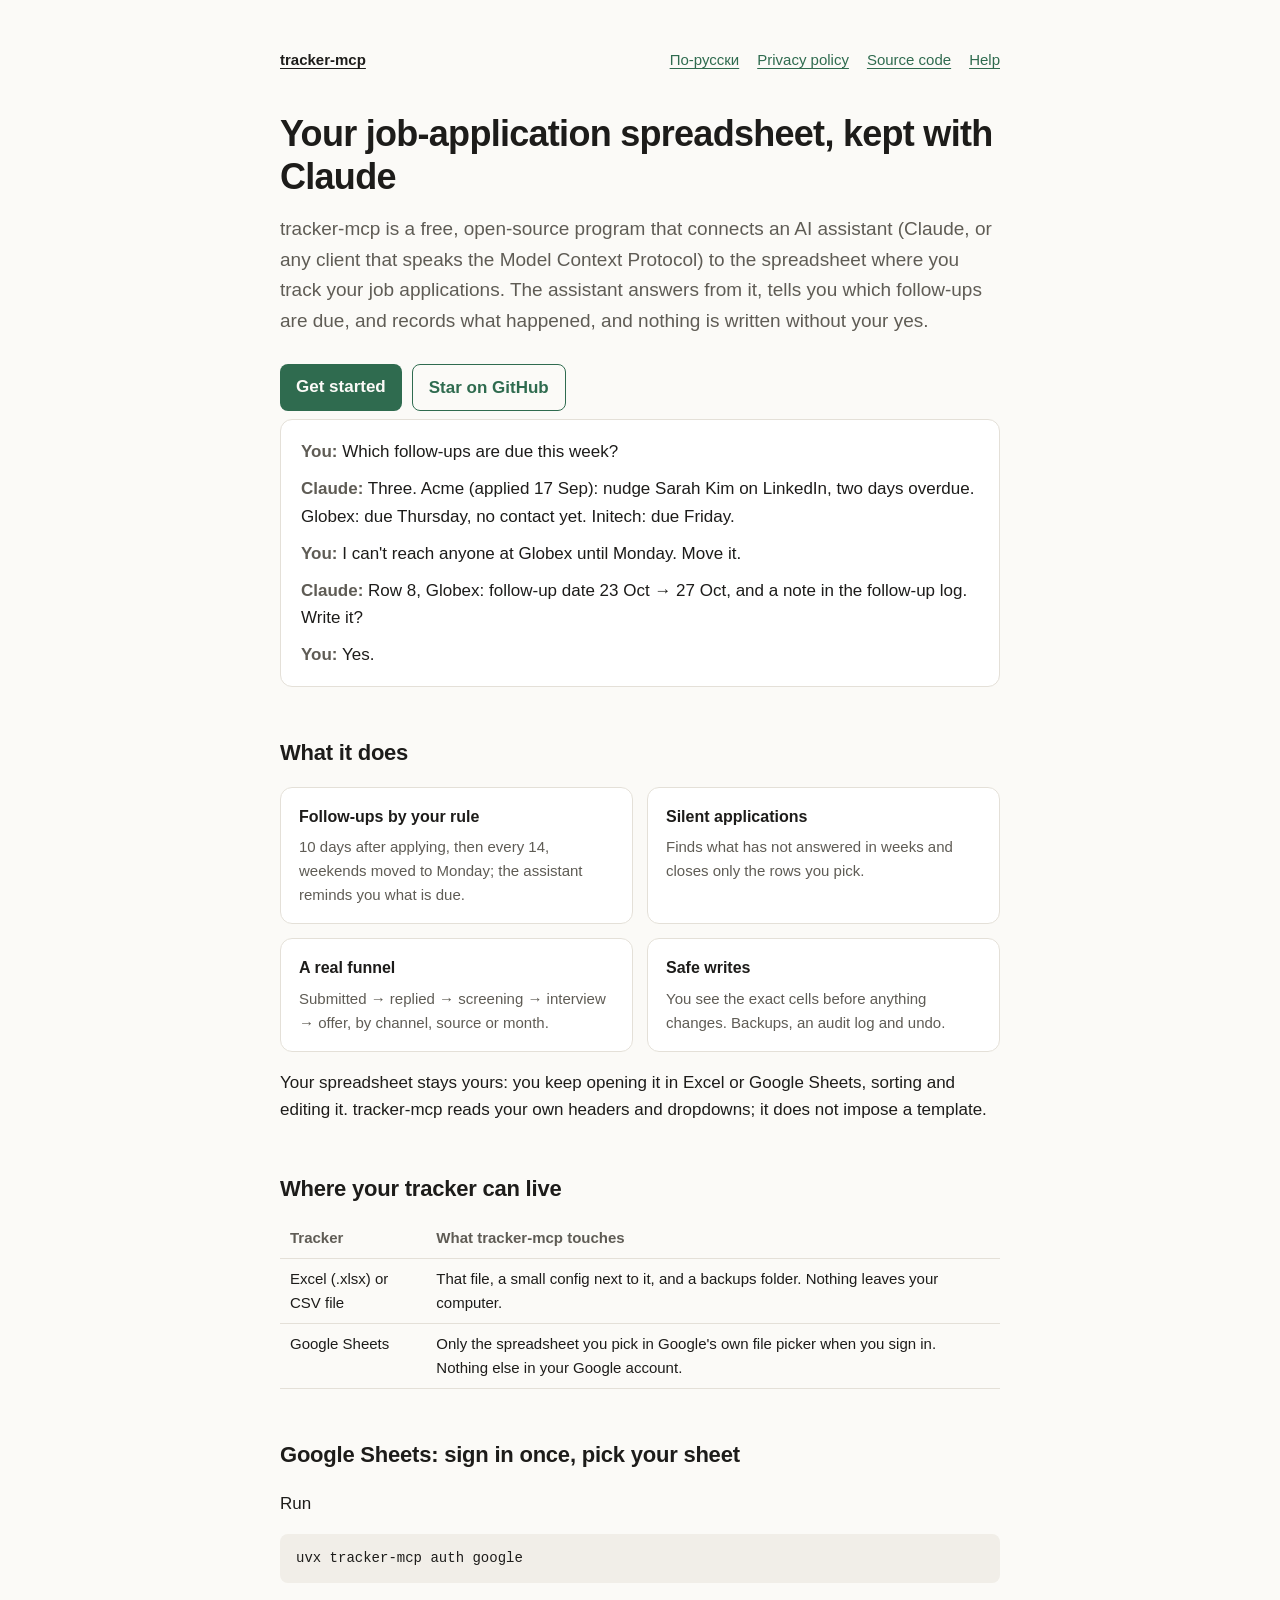
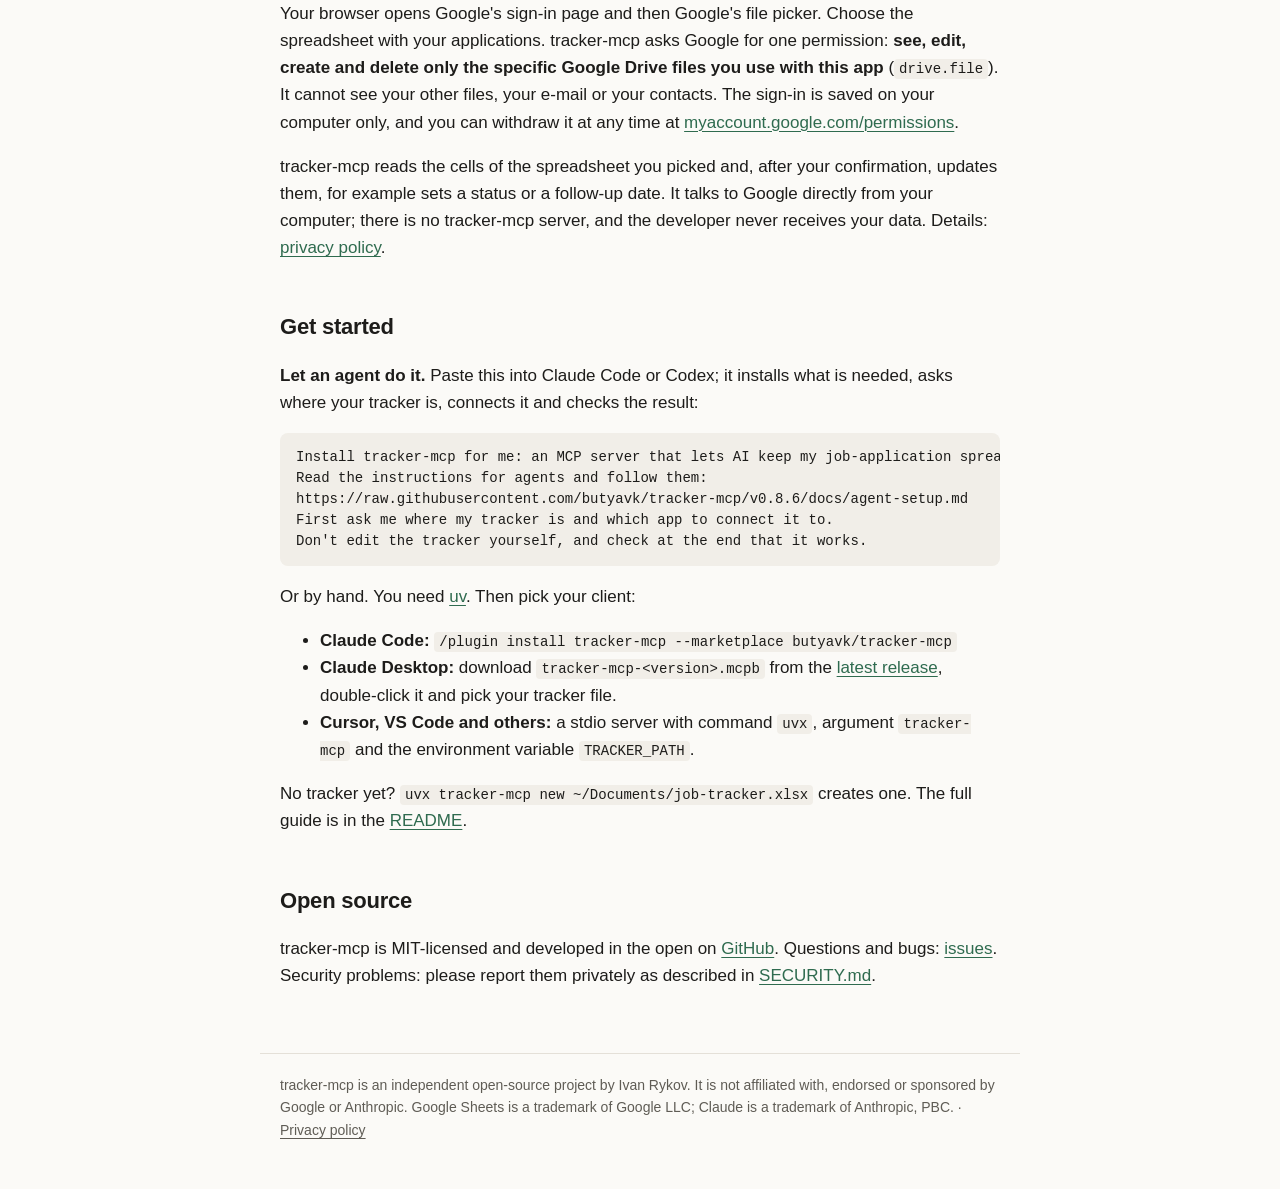
==== commit aaec7b19: "plugin and agent-setup link: tracker-mcp 0.8.6" ====
--- a/docs/index.html
+++ b/docs/index.html
@@ -83,7 +83,7 @@
   needed, asks where your tracker is, connects it and checks the result:</p>
   <pre><code>Install tracker-mcp for me: an MCP server that lets AI keep my job-application spreadsheet.
 Read the instructions for agents and follow them:
-https://raw.githubusercontent.com/butyavk/tracker-mcp/v0.8.5/docs/agent-setup.md
+https://raw.githubusercontent.com/butyavk/tracker-mcp/v0.8.6/docs/agent-setup.md
 First ask me where my tracker is and which app to connect it to.
 Don't edit the tracker yourself, and check at the end that it works.</code></pre>
   <p>Or by hand. You need <a href="https://docs.astral.sh/uv/getting-started/installation/">uv</a>. Then pick your client:</p>
